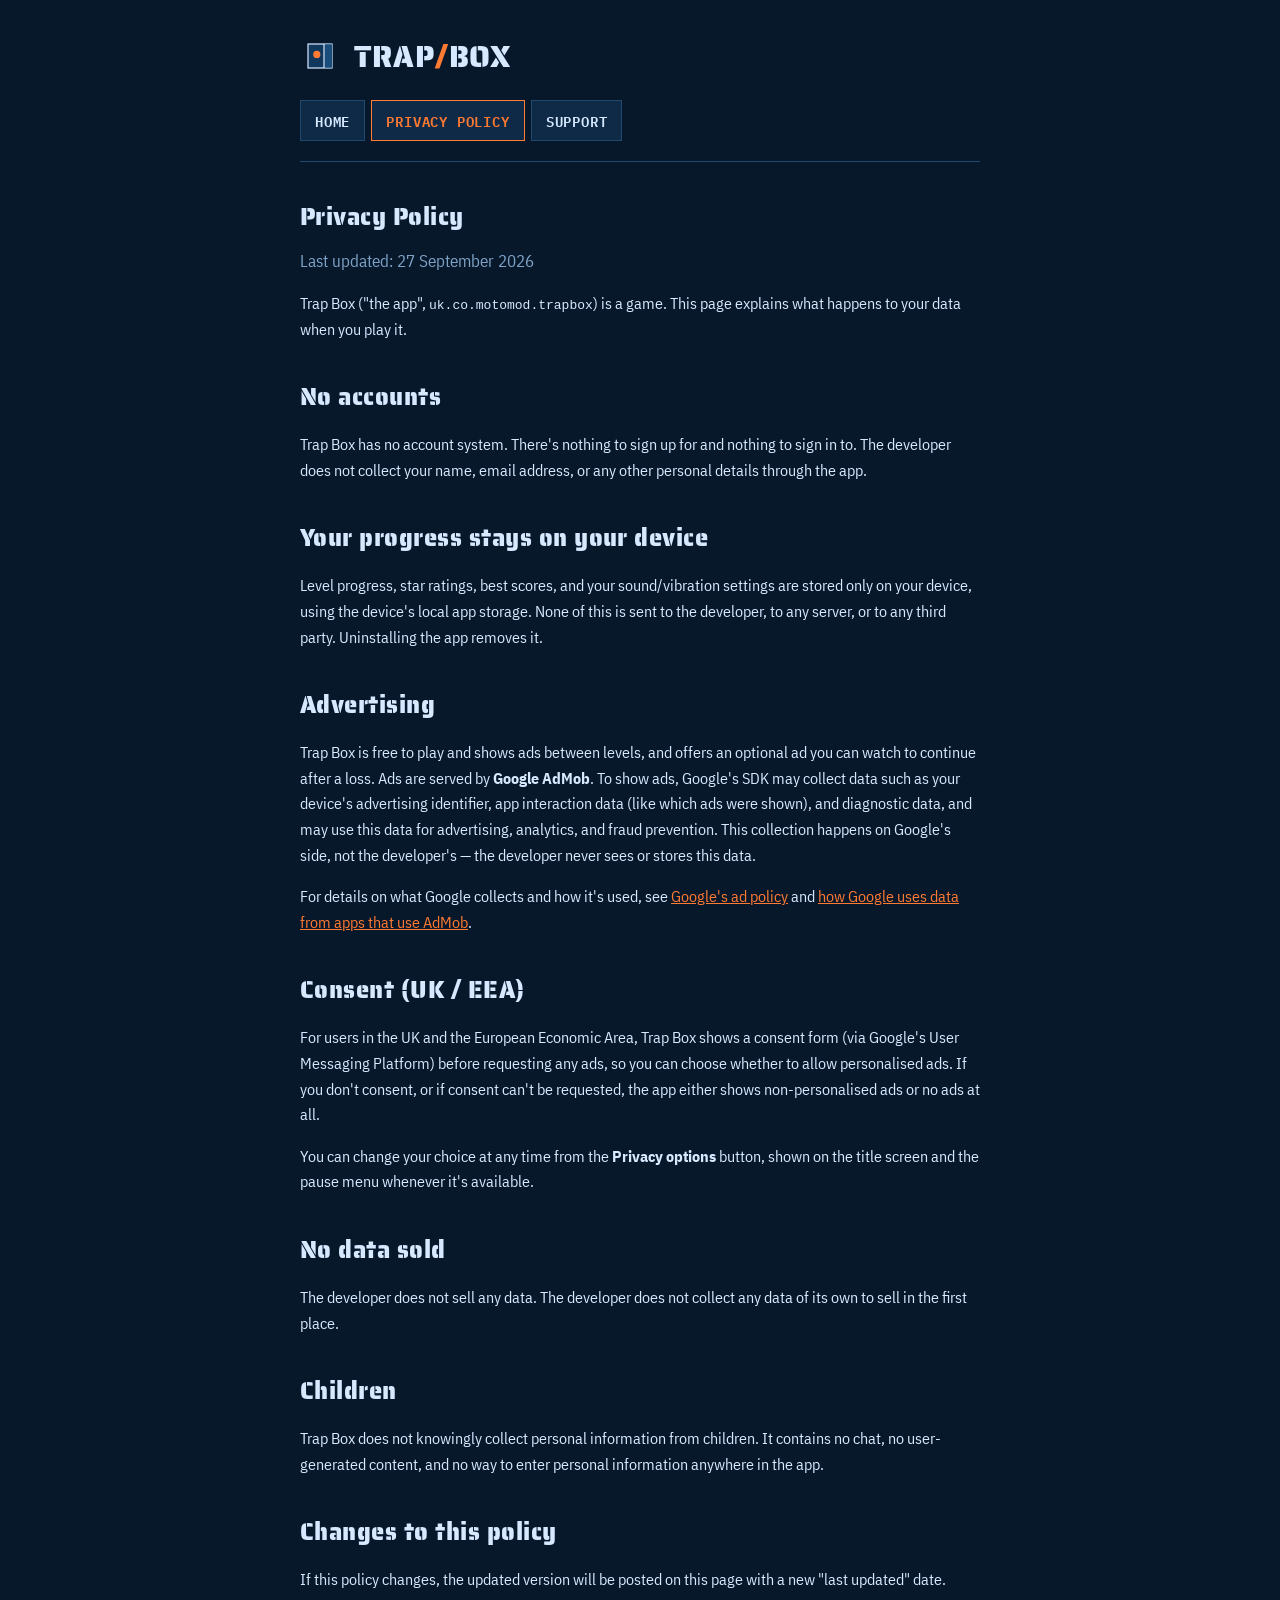
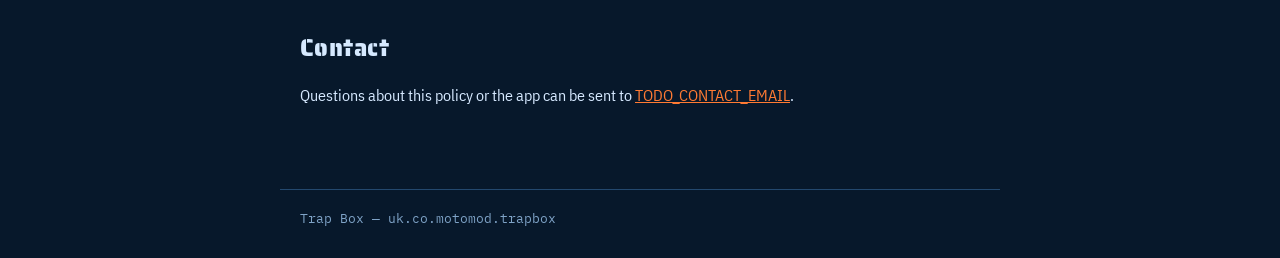
==== privacy.html @ 0ee3f9b6 "Trap Box privacy site: home, privacy policy, support" ====
<!doctype html>
<html lang="en">
<head>
<meta charset="utf-8">
<meta name="viewport" content="width=device-width, initial-scale=1">
<title>Privacy Policy — Trap Box</title>
<meta name="description" content="Trap Box privacy policy: no accounts, on-device progress, and how Google AdMob ads and consent work.">
<link rel="icon" type="image/png" href="favicon.png">
<link rel="preconnect" href="https://fonts.googleapis.com">
<link rel="preconnect" href="https://fonts.gstatic.com" crossorigin>
<link href="https://fonts.googleapis.com/css2?family=Saira+Stencil+One&family=IBM+Plex+Mono:wght@600&family=IBM+Plex+Sans+Condensed:wght@400;600&display=swap" rel="stylesheet">
<link rel="stylesheet" href="style.css">
</head>
<body>
<div class="wrap">
  <header class="site">
    <svg class="mark" viewBox="0 0 100 100" aria-hidden="true">
      <rect x="20" y="20" width="60" height="60" fill="#12375c" stroke="#d6e9ff" stroke-width="3"/>
      <rect x="62" y="21" width="18" height="58" fill="#1a4c7c"/>
      <line x1="60" y1="20" x2="60" y2="80" stroke="#d6e9ff" stroke-width="3"/>
      <circle cx="42" cy="46" r="9" fill="#ff7a33"/>
    </svg>
    <h1 class="logo">TRAP<span>/</span>BOX</h1>
  </header>

  <nav class="site">
    <a href="index.html">Home</a>
    <a href="privacy.html" class="current">Privacy Policy</a>
    <a href="support.html">Support</a>
  </nav>

  <main>
    <h2>Privacy Policy</h2>
    <p class="tag">Last updated: 27 September 2026</p>

    <p>
      Trap Box ("the app", <code>uk.co.motomod.trapbox</code>) is a game.
      This page explains what happens to your data when you play it.
    </p>

    <h2>No accounts</h2>
    <p>
      Trap Box has no account system. There's nothing to sign up for and
      nothing to sign in to. The developer does not collect your name,
      email address, or any other personal details through the app.
    </p>

    <h2>Your progress stays on your device</h2>
    <p>
      Level progress, star ratings, best scores, and your sound/vibration
      settings are stored only on your device, using the device's local
      app storage. None of this is sent to the developer, to any server,
      or to any third party. Uninstalling the app removes it.
    </p>

    <h2>Advertising</h2>
    <p>
      Trap Box is free to play and shows ads between levels, and offers an
      optional ad you can watch to continue after a loss. Ads are served by
      <strong>Google AdMob</strong>. To show ads, Google's SDK may collect
      data such as your device's advertising identifier, app interaction
      data (like which ads were shown), and diagnostic data, and may use
      this data for advertising, analytics, and fraud prevention. This
      collection happens on Google's side, not the developer's — the
      developer never sees or stores this data.
    </p>
    <p>
      For details on what Google collects and how it's used, see
      <a href="https://policies.google.com/technologies/ads" target="_blank" rel="noopener">Google's ad policy</a>
      and <a href="https://support.google.com/admob/answer/6128543" target="_blank" rel="noopener">how Google uses data from apps that use AdMob</a>.
    </p>

    <h2>Consent (UK / EEA)</h2>
    <p>
      For users in the UK and the European Economic Area, Trap Box shows a
      consent form (via Google's User Messaging Platform) before requesting
      any ads, so you can choose whether to allow personalised ads. If you
      don't consent, or if consent can't be requested, the app either shows
      non-personalised ads or no ads at all.
    </p>
    <p>
      You can change your choice at any time from the <strong>Privacy
      options</strong> button, shown on the title screen and the pause
      menu whenever it's available.
    </p>

    <h2>No data sold</h2>
    <p>
      The developer does not sell any data. The developer does not collect
      any data of its own to sell in the first place.
    </p>

    <h2>Children</h2>
    <p>
      Trap Box does not knowingly collect personal information from
      children. It contains no chat, no user-generated content, and no
      way to enter personal information anywhere in the app.
    </p>

    <h2>Changes to this policy</h2>
    <p>
      If this policy changes, the updated version will be posted on this
      page with a new "last updated" date.
    </p>

    <h2>Contact</h2>
    <p>
      Questions about this policy or the app can be sent to
      <a href="mailto:TODO_CONTACT_EMAIL">TODO_CONTACT_EMAIL</a>.
    </p>
  </main>
</div>

<footer class="site">Trap Box — uk.co.motomod.trapbox</footer>
</body>
</html>
---- style.css ----
:root {
  color-scheme: dark;
  --deep: #07182b;
  --paper: #0e2a47;
  --ink: #d6e9ff;
  --muted: #7fa3c7;
  --rule: #23486e;
  --hot: #ff7a33;
  --display: "Saira Stencil One", "Arial Narrow", Impact, sans-serif;
  --mono: "IBM Plex Mono", ui-monospace, Menlo, monospace;
  --sans: "IBM Plex Sans Condensed", "Arial Narrow", system-ui, sans-serif;
}

* { box-sizing: border-box; }

html, body {
  margin: 0;
  background: var(--deep);
  color: var(--ink);
  font-family: var(--sans);
}

body {
  min-height: 100vh;
  display: flex;
  flex-direction: column;
}

.wrap {
  width: min(720px, 100%);
  margin: 0 auto;
  padding: 32px 20px 64px;
  flex: 1;
}

header.site {
  display: flex;
  align-items: center;
  gap: 14px;
  margin-bottom: 8px;
}

header.site .mark { width: 40px; height: 40px; flex: none; }

h1.logo {
  font-family: var(--display);
  font-weight: 400;
  font-size: 1.9rem;
  margin: 0;
  letter-spacing: 0.03em;
}
h1.logo span { color: var(--hot); }

nav.site {
  display: flex;
  gap: 6px;
  flex-wrap: wrap;
  margin: 20px 0 36px;
  padding-bottom: 20px;
  border-bottom: 1px solid var(--rule);
}
nav.site a {
  font-family: var(--mono);
  font-weight: 600;
  font-size: 0.85rem;
  letter-spacing: 0.06em;
  text-transform: uppercase;
  color: var(--ink);
  background: var(--paper);
  border: 1px solid var(--rule);
  padding: 8px 14px;
  text-decoration: none;
}
nav.site a:hover, nav.site a:focus-visible { border-color: var(--ink); }
nav.site a.current { color: var(--hot); border-color: var(--hot); }

main h2 {
  font-family: var(--display);
  font-weight: 400;
  font-size: 1.5rem;
  letter-spacing: 0.02em;
  margin: 36px 0 12px;
}
main h2:first-child { margin-top: 0; }

main p, main li { line-height: 1.6; color: var(--ink); }
main ul { padding-left: 1.2em; }
main a { color: var(--hot); }
main a:hover { text-decoration: none; }

.tag { color: var(--muted); font-size: 1.05rem; margin: 6px 0 0; }

.cta {
  display: inline-block;
  margin-top: 20px;
  font-family: var(--mono);
  font-weight: 600;
  font-size: 0.95rem;
  letter-spacing: 0.06em;
  text-transform: uppercase;
  color: #1a0b02;
  background: var(--hot);
  border: 1px solid var(--hot);
  padding: 12px 20px;
  text-decoration: none;
}

.note {
  margin-top: 40px;
  padding: 14px 16px;
  border: 1px solid var(--rule);
  background: var(--paper);
  color: var(--muted);
  font-size: 0.9rem;
}

footer.site {
  width: min(720px, 100%);
  margin: 0 auto;
  padding: 20px 20px 32px;
  color: var(--muted);
  font-family: var(--mono);
  font-size: 0.8rem;
  border-top: 1px solid var(--rule);
}
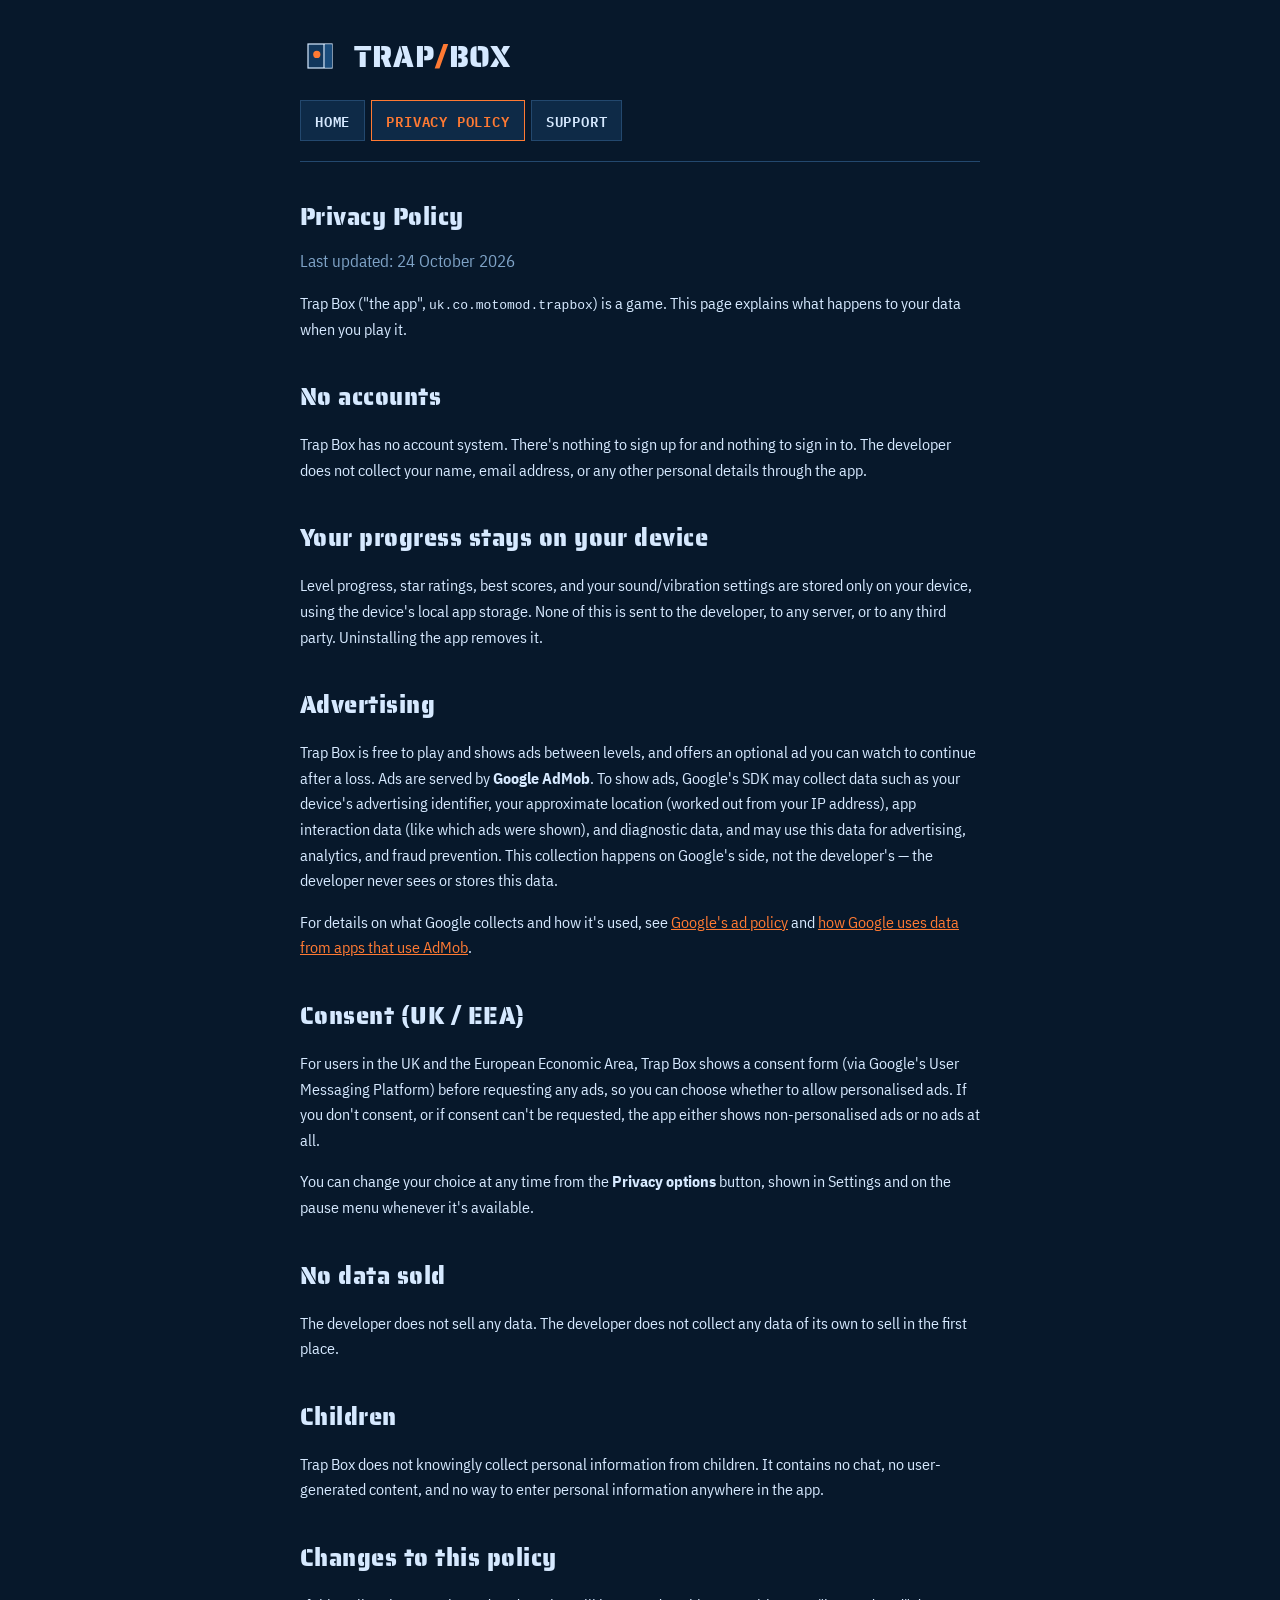
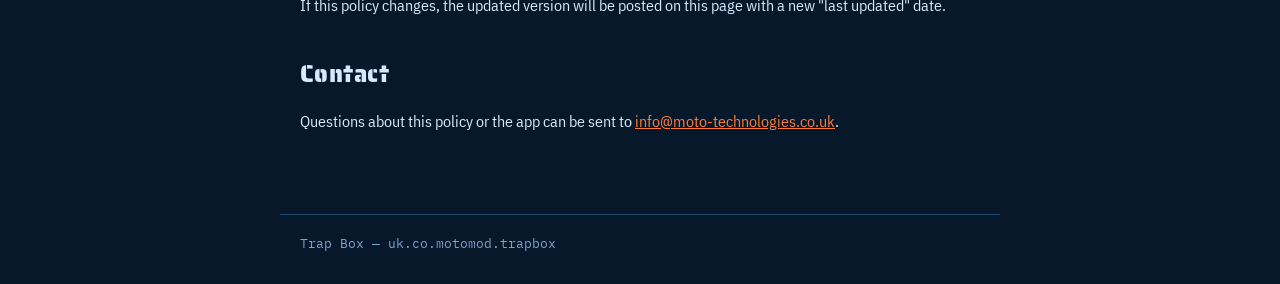
==== commit c2443673: "Trap Box: contact email, approximate location, Privacy options in Settings - Replace TODO_CONTACT_EM" ====
--- a/privacy.html
+++ b/privacy.html
@@ -31,7 +31,7 @@
 
   <main>
     <h2>Privacy Policy</h2>
-    <p class="tag">Last updated: 27 September 2026</p>
+    <p class="tag">Last updated: 24 October 2026</p>
 
     <p>
       Trap Box ("the app", <code>uk.co.motomod.trapbox</code>) is a game.
@@ -58,8 +58,9 @@
       Trap Box is free to play and shows ads between levels, and offers an
       optional ad you can watch to continue after a loss. Ads are served by
       <strong>Google AdMob</strong>. To show ads, Google's SDK may collect
-      data such as your device's advertising identifier, app interaction
-      data (like which ads were shown), and diagnostic data, and may use
+      data such as your device's advertising identifier, your approximate
+      location (worked out from your IP address), app interaction data
+      (like which ads were shown), and diagnostic data, and may use
       this data for advertising, analytics, and fraud prevention. This
       collection happens on Google's side, not the developer's — the
       developer never sees or stores this data.
@@ -80,8 +81,8 @@
     </p>
     <p>
       You can change your choice at any time from the <strong>Privacy
-      options</strong> button, shown on the title screen and the pause
-      menu whenever it's available.
+      options</strong> button, shown in Settings and on the pause menu
+      whenever it's available.
     </p>
 
     <h2>No data sold</h2>
@@ -106,7 +107,7 @@
     <h2>Contact</h2>
     <p>
       Questions about this policy or the app can be sent to
-      <a href="mailto:TODO_CONTACT_EMAIL">TODO_CONTACT_EMAIL</a>.
+      <a href="mailto:info@moto-technologies.co.uk">info@moto-technologies.co.uk</a>.
     </p>
   </main>
 </div>
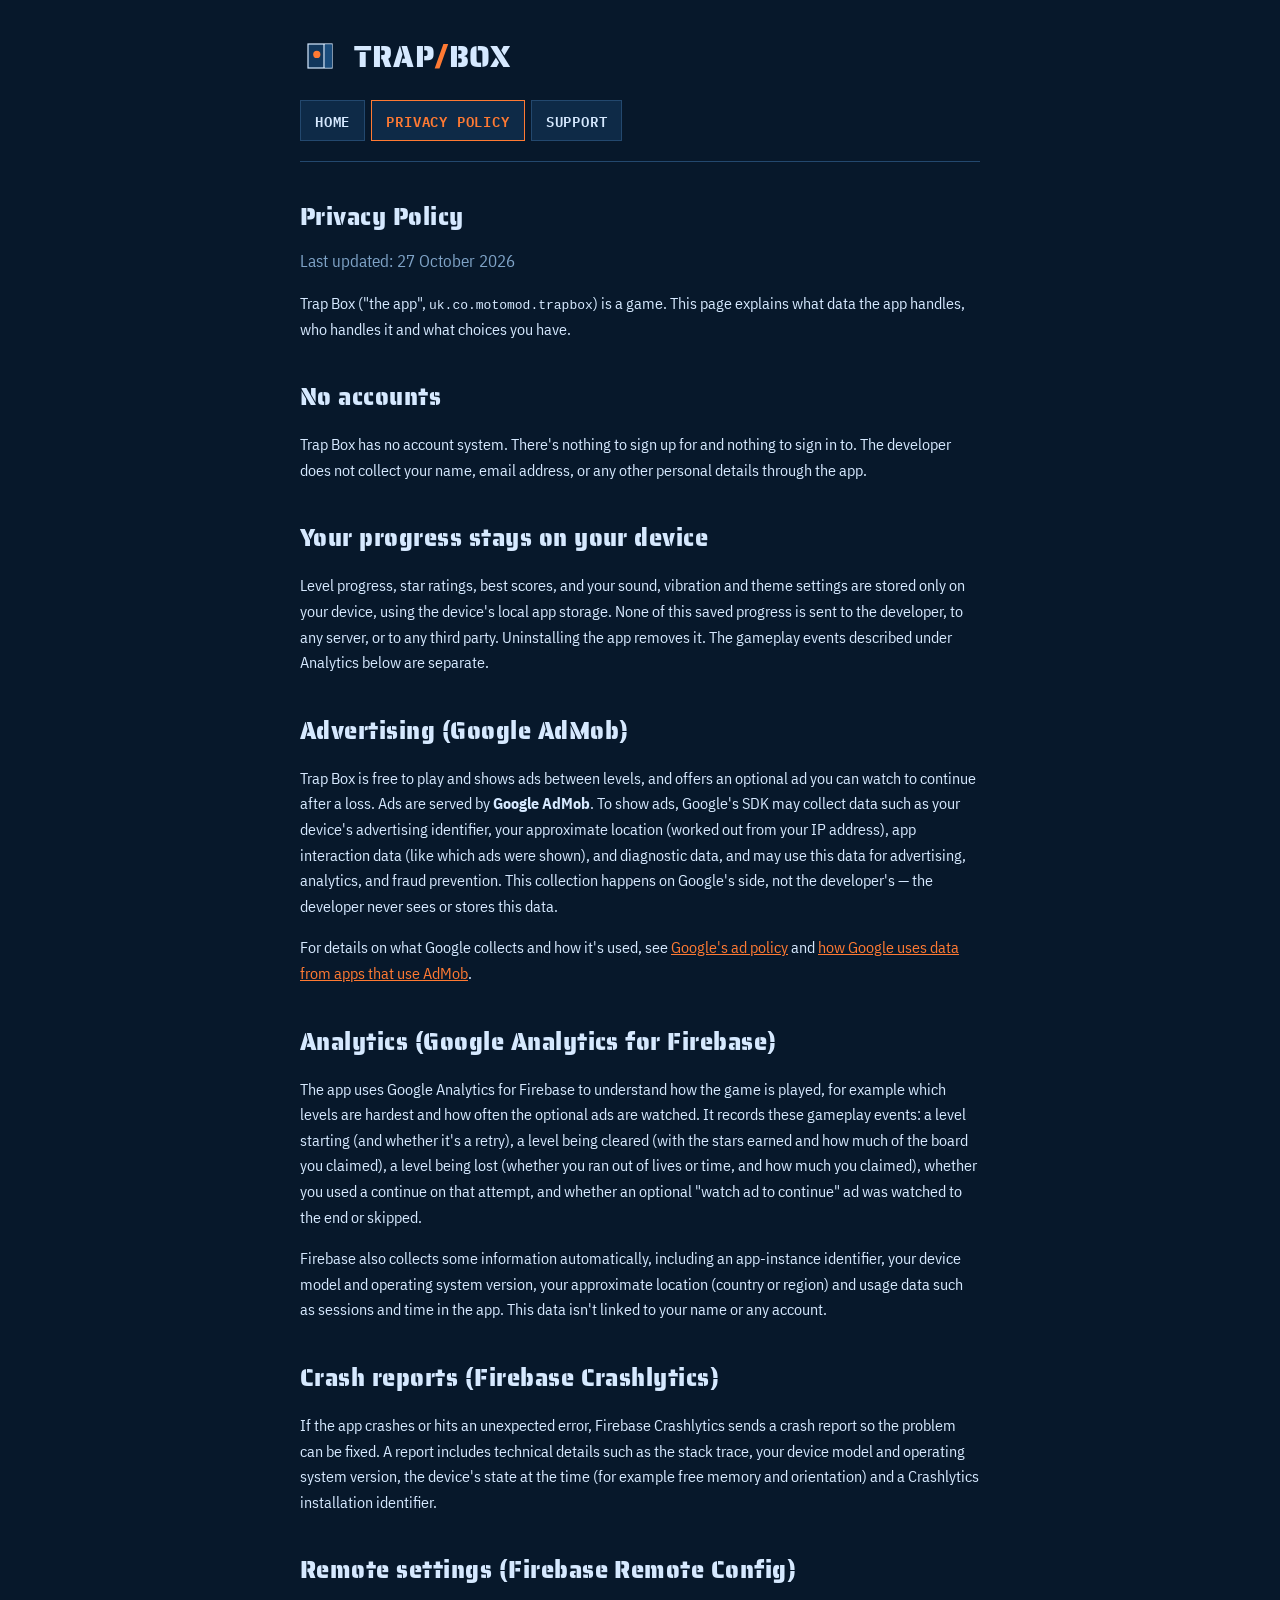
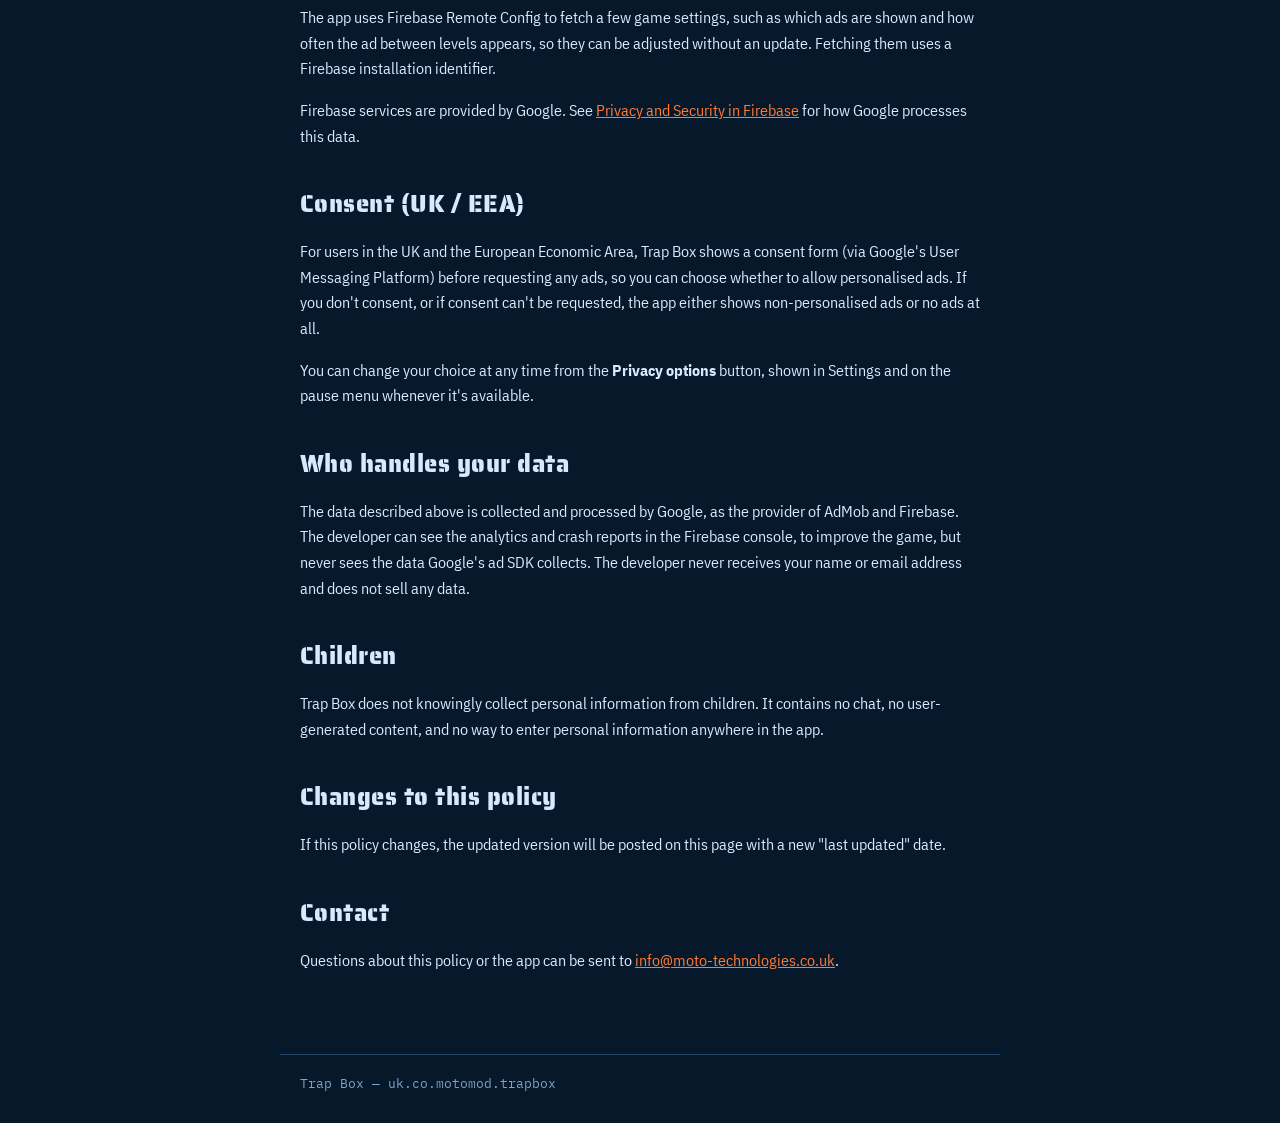
==== commit 995857a0: "Trap Box: Firebase Analytics, Crashlytics and Remote Config in the privacy policy From 1.0.2 the app" ====
--- a/privacy.html
+++ b/privacy.html
@@ -4,7 +4,7 @@
 <meta charset="utf-8">
 <meta name="viewport" content="width=device-width, initial-scale=1">
 <title>Privacy Policy — Trap Box</title>
-<meta name="description" content="Trap Box privacy policy: no accounts, on-device progress, and how Google AdMob ads and consent work.">
+<meta name="description" content="Trap Box privacy policy: no accounts, on-device progress, Google AdMob ads, Firebase Analytics and Crashlytics, and consent.">
 <link rel="icon" type="image/png" href="favicon.png">
 <link rel="preconnect" href="https://fonts.googleapis.com">
 <link rel="preconnect" href="https://fonts.gstatic.com" crossorigin>
@@ -31,11 +31,12 @@
 
   <main>
     <h2>Privacy Policy</h2>
-    <p class="tag">Last updated: 24 October 2026</p>
+    <p class="tag">Last updated: 27 October 2026</p>
 
     <p>
       Trap Box ("the app", <code>uk.co.motomod.trapbox</code>) is a game.
-      This page explains what happens to your data when you play it.
+      This page explains what data the app handles, who handles it and
+      what choices you have.
     </p>
 
     <h2>No accounts</h2>
@@ -47,13 +48,15 @@
 
     <h2>Your progress stays on your device</h2>
     <p>
-      Level progress, star ratings, best scores, and your sound/vibration
-      settings are stored only on your device, using the device's local
-      app storage. None of this is sent to the developer, to any server,
-      or to any third party. Uninstalling the app removes it.
+      Level progress, star ratings, best scores, and your sound, vibration
+      and theme settings are stored only on your device, using the
+      device's local app storage. None of this saved progress is sent to
+      the developer, to any server, or to any third party. Uninstalling the
+      app removes it. The gameplay events described under Analytics below
+      are separate.
     </p>
 
-    <h2>Advertising</h2>
+    <h2>Advertising (Google AdMob)</h2>
     <p>
       Trap Box is free to play and shows ads between levels, and offers an
       optional ad you can watch to continue after a loss. Ads are served by
@@ -71,6 +74,48 @@
       and <a href="https://support.google.com/admob/answer/6128543" target="_blank" rel="noopener">how Google uses data from apps that use AdMob</a>.
     </p>
 
+    <h2>Analytics (Google Analytics for Firebase)</h2>
+    <p>
+      The app uses Google Analytics for Firebase to understand how the game
+      is played, for example which levels are hardest and how often the
+      optional ads are watched. It records these gameplay events: a level
+      starting (and whether it's a retry), a level being cleared (with the
+      stars earned and how much of the board you claimed), a level being
+      lost (whether you ran out of lives or time, and how much you
+      claimed), whether you used a continue on that attempt, and whether
+      an optional "watch ad to continue" ad was watched to the end or
+      skipped.
+    </p>
+    <p>
+      Firebase also collects some information automatically, including an
+      app-instance identifier, your device model and operating system
+      version, your approximate location (country or region) and usage data
+      such as sessions and time in the app. This data isn't linked to your
+      name or any account.
+    </p>
+
+    <h2>Crash reports (Firebase Crashlytics)</h2>
+    <p>
+      If the app crashes or hits an unexpected error, Firebase Crashlytics
+      sends a crash report so the problem can be fixed. A report includes
+      technical details such as the stack trace, your device model and
+      operating system version, the device's state at the time (for example
+      free memory and orientation) and a Crashlytics installation identifier.
+    </p>
+
+    <h2>Remote settings (Firebase Remote Config)</h2>
+    <p>
+      The app uses Firebase Remote Config to fetch a few game settings, such
+      as which ads are shown and how often the ad between levels appears,
+      so they can be adjusted without an update. Fetching them uses a
+      Firebase installation identifier.
+    </p>
+    <p>
+      Firebase services are provided by Google. See
+      <a href="https://firebase.google.com/support/privacy" target="_blank" rel="noopener">Privacy and Security in Firebase</a>
+      for how Google processes this data.
+    </p>
+
     <h2>Consent (UK / EEA)</h2>
     <p>
       For users in the UK and the European Economic Area, Trap Box shows a
@@ -85,10 +130,13 @@
       whenever it's available.
     </p>
 
-    <h2>No data sold</h2>
+    <h2>Who handles your data</h2>
     <p>
-      The developer does not sell any data. The developer does not collect
-      any data of its own to sell in the first place.
+      The data described above is collected and processed by Google, as the
+      provider of AdMob and Firebase. The developer can see the analytics
+      and crash reports in the Firebase console, to improve the game, but
+      never sees the data Google's ad SDK collects. The developer never
+      receives your name or email address and does not sell any data.
     </p>
 
     <h2>Children</h2>
